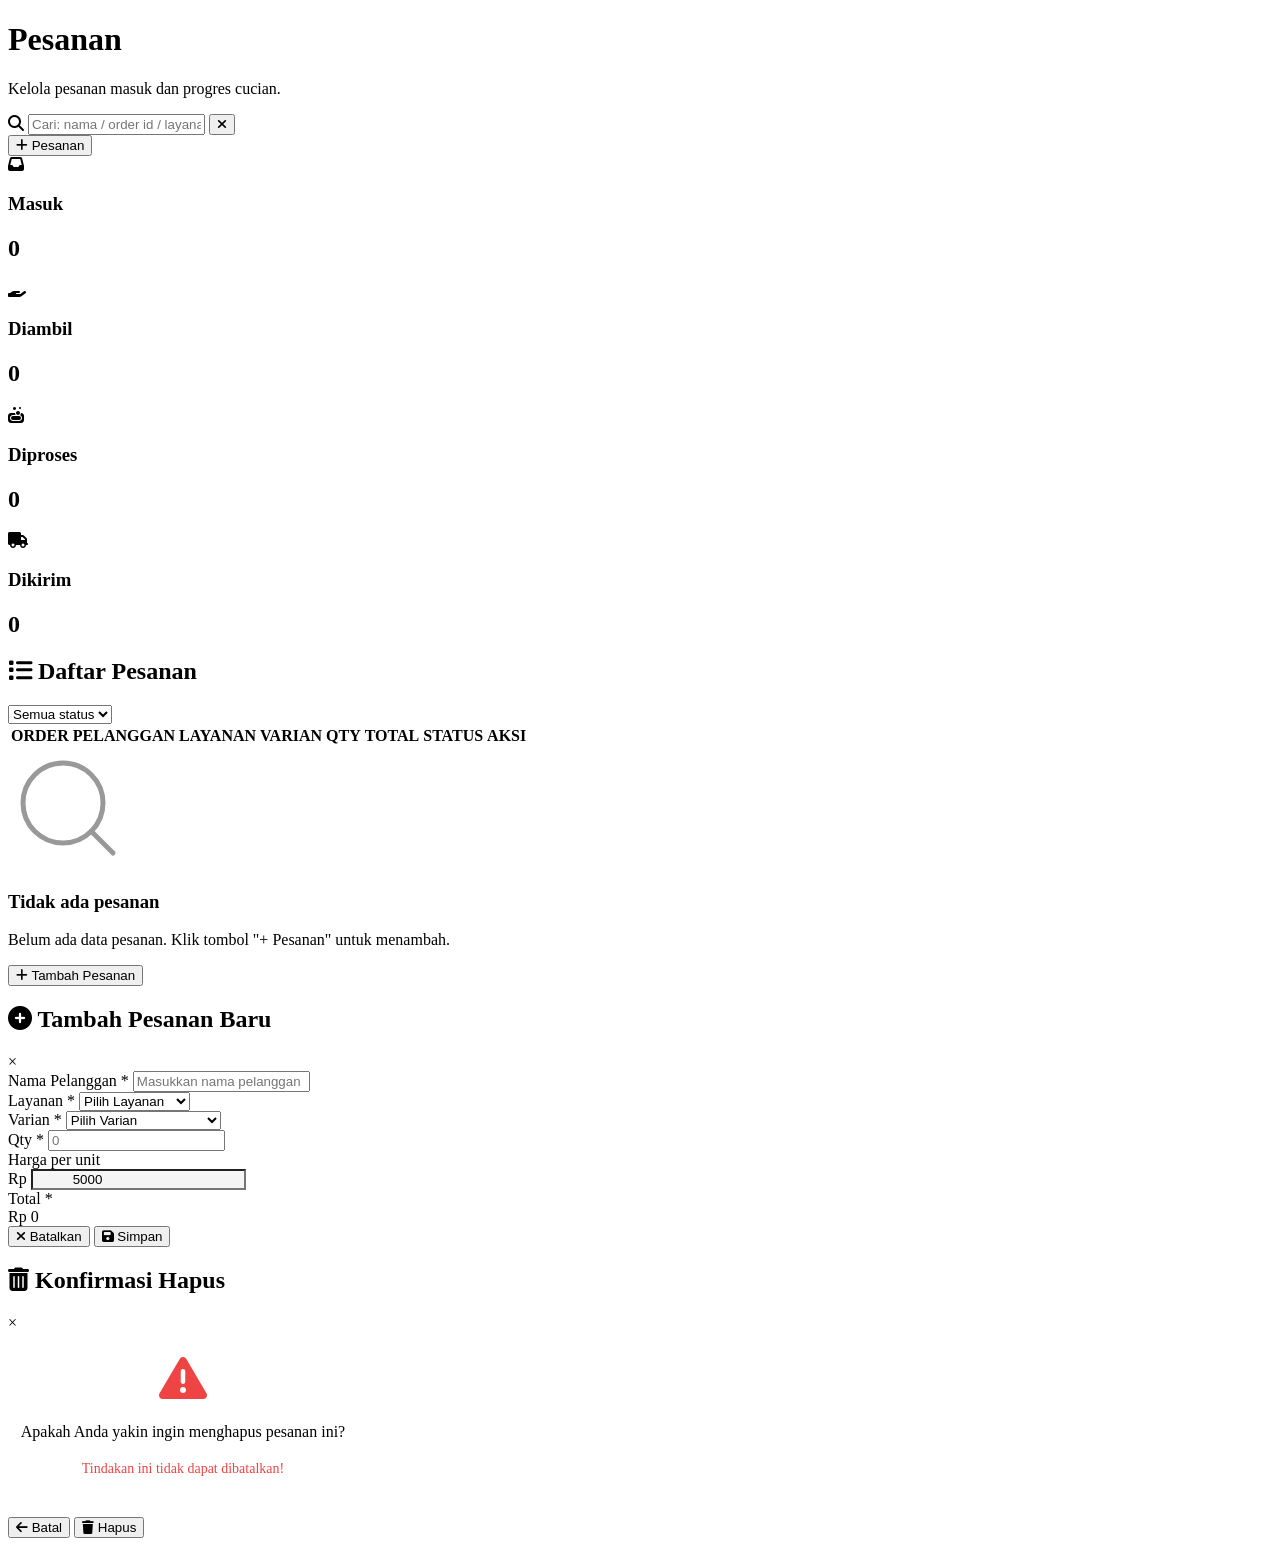
==== Halaman.html @ a86088c6 "Add files via upload" ====
<!DOCTYPE html>
<html lang="id">
<head>
    <meta charset="UTF-8">
    <meta name="viewport" content="width=device-width, initial-scale=1.0">
    <title>Dashboard Laundry</title>
    <link rel="stylesheet" href="style.css">
    <link rel="stylesheet" href="https://cdnjs.cloudflare.com/ajax/libs/font-awesome/6.4.0/css/all.min.css">
</head>
<body>

<div class="container">

    <div class="header">
        <div>
            <h1>Pesanan</h1>
            <p>Kelola pesanan masuk dan progres cucian.</p>
        </div>

        <div class="header-right">
            <div class="search-wrapper">
                <i class="fas fa-search search-icon"></i>
                <input type="text" id="searchInput" placeholder="Cari: nama / order id / layanan...">
                <button class="btn btn-clear" id="clearSearch" title="Hapus pencarian">
                    <i class="fas fa-times"></i>
                </button>
            </div>
            <button class="btn btn-primary" onclick="openModal()">
                <i class="fas fa-plus"></i> Pesanan
            </button>
        </div>
    </div>

    <div class="cards">
        <div class="card">
            <div class="card-icon masuk">
                <i class="fas fa-inbox"></i>
            </div>
            <div class="card-content">
                <h3>Masuk</h3>
                <h2 id="countMasuk">0</h2>
            </div>
        </div>
        <div class="card">
            <div class="card-icon diambil">
                <i class="fas fa-hand-holding"></i>
            </div>
            <div class="card-content">
                <h3>Diambil</h3>
                <h2 id="countDiambil">0</h2>
            </div>
        </div>
        <div class="card">
            <div class="card-icon diproses">
                <i class="fas fa-soap"></i>
            </div>
            <div class="card-content">
                <h3>Diproses</h3>
                <h2 id="countDiproses">0</h2>
            </div>
        </div>
        <div class="card">
            <div class="card-icon dikirim">
                <i class="fas fa-truck"></i>
            </div>
            <div class="card-content">
                <h3>Dikirim</h3>
                <h2 id="countDikirim">0</h2>
            </div>
        </div>
    </div>

    <div class="table-container">
        <div class="table-header">
            <h2><i class="fas fa-list"></i> Daftar Pesanan</h2>
            <select id="filterStatus">
                <option value="Semua">Semua status</option>
                <option value="Masuk">Masuk</option>
                <option value="Diambil">Diambil</option>
                <option value="Dicuci">Dicuci</option>
                <option value="Disetrika">Disetrika</option>
                <option value="Dikirim">Dikirim</option>
            </select>
        </div>

        <div class="table-responsive">
            <table>
                <thead>
                    <tr>
                        <th>ORDER</th>
                        <th>PELANGGAN</th>
                        <th>LAYANAN</th>
                        <th>VARIAN</th>
                        <th>QTY</th>
                        <th>TOTAL</th>
                        <th>STATUS</th>
                        <th>AKSI</th>
                    </tr>
                </thead>
                <tbody id="orderTable"></tbody>
            </table>
        </div>
        
        <!-- Empty State -->
        <div class="empty-state" id="emptyState">
            <img src="data:image/svg+xml,%3Csvg xmlns='http://www.w3.org/2000/svg' width='120' height='120' viewBox='0 0 24 24' fill='none' stroke='%23999' stroke-width='1' stroke-linecap='round' stroke-linejoin='round'%3E%3Ccircle cx='11' cy='11' r='8'%3E%3C/circle%3E%3Cline x1='21' y1='21' x2='16.65' y2='16.65'%3E%3C/line%3E%3C/svg%3E" alt="No data">
            <h3 id="emptyTitle">Tidak ada pesanan</h3>
            <p id="emptyMessage">Belum ada data pesanan. Klik tombol "+ Pesanan" untuk menambah.</p>
            <button class="btn btn-primary" onclick="openModal()">
                <i class="fas fa-plus"></i> Tambah Pesanan
            </button>
        </div>
    </div>

</div>

<!-- MODAL CRUD -->
<div class="modal" id="orderModal">
    <div class="modal-content">
        <div class="modal-header">
            <h2 id="modalTitle"><i class="fas fa-plus-circle"></i> Tambah Pesanan Baru</h2>
            <span class="close" onclick="closeModal()">×</span>
        </div>

        <form id="orderForm">
            <input type="hidden" id="editIndex">

            <div class="form-group">
                <label>Nama Pelanggan <span class="required">*</span></label>
                <input type="text" id="pelanggan" placeholder="Masukkan nama pelanggan" required>
                <small class="error-message" id="errorPelanggan"></small>
            </div>

            <div class="form-group">
                <label>Layanan <span class="required">*</span></label>
                <select id="layanan" required>
                    <option value="">Pilih Layanan</option>
                    <option value="Cuci Baju">Cuci Baju</option>
                    <option value="Cuci Karpet">Cuci Karpet</option>
                    <option value="Cuci Sepatu">Cuci Sepatu</option>
                    <option value="Laundry Kiloan">Laundry Kiloan</option>
                    <option value="Dry Cleaning">Dry Cleaning</option>
                </select>
                <small class="error-message" id="errorLayanan"></small>
            </div>

            <div class="form-group">
                <label>Varian <span class="required">*</span></label>
                <select id="varian" required>
                    <option value="">Pilih Varian</option>
                    <option value="Reguler">Reguler (3 hari)</option>
                    <option value="Express">Express (1 hari)</option>
                    <option value="Super Express">Super Express (6 jam)</option>
                    <option value="Kilat">Kilat (4 jam)</option>
                </select>
                <small class="error-message" id="errorVarian"></small>
            </div>

            <div class="form-row">
                <div class="form-group" style="flex: 1;">
                    <label>Qty <span class="required">*</span></label>
                    <input type="number" id="qty" placeholder="0" min="1" required>
                    <small class="error-message" id="errorQty"></small>
                </div>

                <div class="form-group" style="flex: 1;">
                    <label>Harga per unit</label>
                    <div class="price-input-wrapper">
                        <span class="price-prefix">Rp</span>
                        <input type="number" id="hargaSatuan" placeholder="0" min="0" value="5000" readonly style="background: #f5f5f5; padding-left: 40px;">
                    </div>
                </div>
            </div>

            <div class="form-group">
                <label>Total <span class="required">*</span></label>
                <div class="total-display" id="totalDisplay">Rp 0</div>
                <input type="hidden" id="total" required>
                <small class="error-message" id="errorTotal"></small>
            </div>

            <div class="modal-footer">
                <button type="button" class="btn btn-secondary" onclick="closeModal()">
                    <i class="fas fa-times"></i> Batalkan
                </button>
                <button type="submit" class="btn btn-primary">
                    <i class="fas fa-save"></i> Simpan
                </button>
            </div>
        </form>
    </div>
</div>

<!-- MODAL KONFIRMASI HAPUS -->
<div class="modal" id="deleteConfirmModal">
    <div class="modal-content" style="max-width: 350px;">
        <div class="modal-header">
            <h2><i class="fas fa-trash-alt"></i> Konfirmasi Hapus</h2>
            <span class="close" onclick="closeDeleteModal()">×</span>
        </div>
        
        <div style="padding: 20px 0; text-align: center;">
            <div style="font-size: 48px; margin-bottom: 15px; color: #ef4444;">
                <i class="fas fa-exclamation-triangle"></i>
            </div>
            <p style="margin-bottom: 20px; font-size: 16px;">Apakah Anda yakin ingin menghapus pesanan ini?</p>
            <p style="color: #ef4444; font-size: 14px; margin-bottom: 20px;">Tindakan ini tidak dapat dibatalkan!</p>
        </div>

        <div class="modal-footer" style="justify-content: center;">
            <button class="btn btn-secondary" onclick="closeDeleteModal()">
                <i class="fas fa-arrow-left"></i> Batal
            </button>
            <button class="btn btn-danger" id="confirmDeleteBtn">
                <i class="fas fa-trash"></i> Hapus
            </button>
        </div>
    </div>
</div>

<script src="script.js"></script>
</body>
</html>
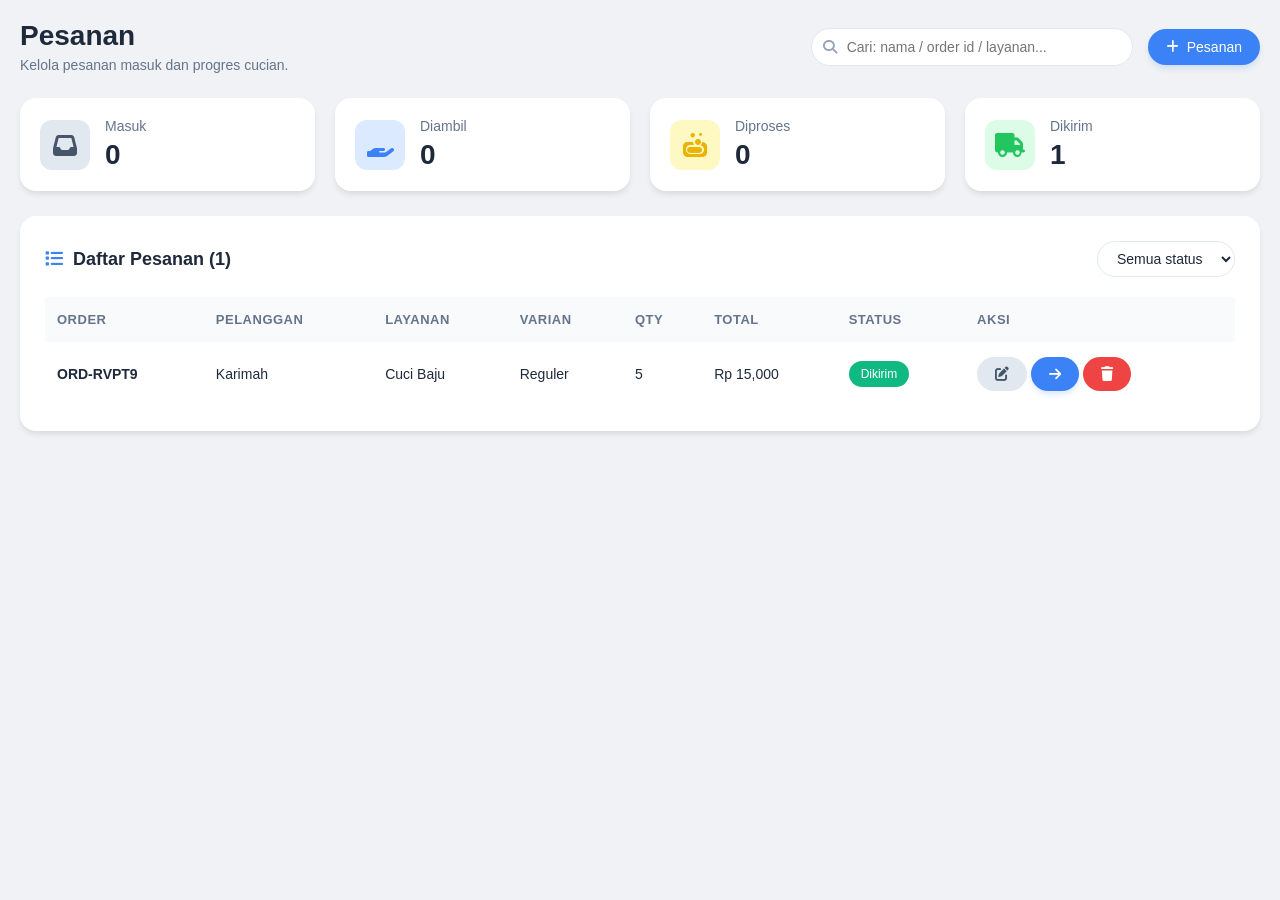
==== commit 283dfa7b: "Update Halaman.html" ====
--- a/Halaman.html
+++ b/Halaman.html
@@ -220,4 +220,4 @@
 
 <script src="script.js"></script>
 </body>
-</html>+</html>
--- a/style.css
+++ b/style.css
@@ -0,0 +1,569 @@
+body {
+    font-family: 'Segoe UI', Tahoma, Geneva, Verdana, sans-serif;
+    background: #f0f2f5;
+    margin: 0;
+    padding: 20px;
+    color: #333;
+}
+
+.container { 
+    max-width: 1300px; 
+    margin: auto; 
+}
+
+.header {
+    display: flex;
+    justify-content: space-between;
+    align-items: center;
+    margin-bottom: 25px;
+    flex-wrap: wrap;
+    gap: 15px;
+}
+
+.header h1 {
+    margin: 0;
+    font-size: 28px;
+    color: #1e293b;
+    display: flex;
+    align-items: center;
+    gap: 10px;
+}
+
+.header h1 i {
+    color: #3b82f6;
+}
+
+.header p {
+    margin: 5px 0 0 0;
+    color: #64748b;
+    font-size: 14px;
+}
+
+.header-right {
+    display: flex;
+    gap: 15px;
+    align-items: center;
+    flex-wrap: wrap;
+}
+
+.search-wrapper {
+    position: relative;
+    display: flex;
+    align-items: center;
+}
+
+.search-icon {
+    position: absolute;
+    left: 12px;
+    color: #94a3b8;
+    font-size: 14px;
+    z-index: 1;
+}
+
+#searchInput {
+    padding: 10px 35px 10px 35px;
+    border-radius: 30px;
+    border: 1px solid #e2e8f0;
+    font-size: 14px;
+    width: 250px;
+    transition: all 0.3s ease;
+    background: white;
+}
+
+#searchInput:focus {
+    outline: none;
+    border-color: #3b82f6;
+    box-shadow: 0 0 0 3px rgba(59, 130, 246, 0.1);
+    width: 280px;
+}
+
+.btn-clear {
+    position: absolute;
+    right: 8px;
+    background: none;
+    border: none;
+    color: #94a3b8;
+    cursor: pointer;
+    padding: 5px;
+    font-size: 12px;
+    display: none;
+}
+
+.btn-clear:hover {
+    color: #ef4444;
+}
+
+#searchInput:not(:placeholder-shown) + .btn-clear {
+    display: block;
+}
+
+.btn {
+    padding: 10px 18px;
+    border-radius: 30px;
+    border: none;
+    cursor: pointer;
+    font-weight: 500;
+    font-size: 14px;
+    transition: all 0.3s ease;
+    display: inline-flex;
+    align-items: center;
+    gap: 8px;
+}
+
+.btn-primary {
+    background: #3b82f6;
+    color: white;
+    box-shadow: 0 4px 6px -1px rgba(59, 130, 246, 0.2);
+}
+
+.btn-primary:hover {
+    background: #2563eb;
+    transform: translateY(-2px);
+    box-shadow: 0 6px 10px -1px rgba(37, 99, 235, 0.3);
+}
+
+.btn-secondary {
+    background: #e2e8f0;
+    color: #475569;
+}
+
+.btn-secondary:hover {
+    background: #cbd5e1;
+}
+
+.btn-danger {
+    background: #ef4444;
+    color: white;
+}
+
+.btn-danger:hover {
+    background: #dc2626;
+}
+
+.btn-danger:hover {
+    background: #b91c1c;
+}
+
+.cards {
+    display: grid;
+    grid-template-columns: repeat(4, 1fr);
+    gap: 20px;
+    margin: 25px 0;
+}
+
+.card {
+    background: white;
+    padding: 20px;
+    border-radius: 16px;
+    box-shadow: 0 4px 6px -1px rgba(0, 0, 0, 0.1);
+    transition: all 0.3s ease;
+    display: flex;
+    align-items: center;
+    gap: 15px;
+}
+
+.card:hover {
+    transform: translateY(-4px);
+    box-shadow: 0 10px 15px -3px rgba(0, 0, 0, 0.1);
+}
+
+.card-icon {
+    width: 50px;
+    height: 50px;
+    border-radius: 12px;
+    display: flex;
+    align-items: center;
+    justify-content: center;
+    font-size: 24px;
+}
+
+.card-icon.masuk {
+    background: #e2e8f0;
+    color: #475569;
+}
+
+.card-icon.diambil {
+    background: #dbeafe;
+    color: #3b82f6;
+}
+
+.card-icon.diproses {
+    background: #fef9c3;
+    color: #eab308;
+}
+
+.card-icon.dikirim {
+    background: #dcfce7;
+    color: #22c55e;
+}
+
+.card-content h3 {
+    margin: 0;
+    color: #64748b;
+    font-size: 14px;
+    font-weight: 500;
+}
+
+.card-content h2 {
+    margin: 5px 0 0 0;
+    color: #1e293b;
+    font-size: 28px;
+    font-weight: 600;
+}
+
+.table-container {
+    background: white;
+    padding: 25px;
+    border-radius: 16px;
+    box-shadow: 0 4px 6px -1px rgba(0, 0, 0, 0.1);
+    margin-top: 25px;
+}
+
+.table-header {
+    display: flex;
+    justify-content: space-between;
+    align-items: center;
+    margin-bottom: 20px;
+    flex-wrap: wrap;
+    gap: 15px;
+}
+
+.table-header h2 {
+    margin: 0;
+    font-size: 18px;
+    color: #1e293b;
+    display: flex;
+    align-items: center;
+    gap: 10px;
+}
+
+.table-header h2 i {
+    color: #3b82f6;
+}
+
+.table-header select {
+    padding: 8px 15px;
+    border-radius: 30px;
+    border: 1px solid #e2e8f0;
+    background: white;
+    font-size: 14px;
+    color: #1e293b;
+    cursor: pointer;
+    transition: all 0.3s ease;
+}
+
+.table-header select:focus {
+    outline: none;
+    border-color: #3b82f6;
+    box-shadow: 0 0 0 3px rgba(59, 130, 246, 0.1);
+}
+
+.table-responsive {
+    overflow-x: auto;
+}
+
+table {
+    width: 100%;
+    border-collapse: collapse;
+}
+
+th {
+    text-align: left;
+    padding: 15px 12px;
+    background: #f8fafc;
+    color: #64748b;
+    font-weight: 600;
+    font-size: 13px;
+    text-transform: uppercase;
+    letter-spacing: 0.5px;
+}
+
+td {
+    padding: 15px 12px;
+    border-bottom: 1px solid #e2e8f0;
+    color: #1e293b;
+    font-size: 14px;
+}
+
+tr:hover {
+    background: #f8fafc;
+}
+
+tr:last-child td {
+    border-bottom: none;
+}
+
+.badge {
+    padding: 6px 12px;
+    border-radius: 30px;
+    font-size: 12px;
+    font-weight: 500;
+    color: white;
+    display: inline-block;
+}
+
+.Masuk { background: #6b7280; }
+.Diambil { background: #3b82f6; }
+.Dicuci { background: #f59e0b; }
+.Disetrika { background: #8b5cf6; }
+.Dikirim { background: #10b981; }
+
+/* Empty State */
+.empty-state {
+    text-align: center;
+    padding: 50px 20px;
+    color: #94a3b8;
+}
+
+.empty-state img {
+    width: 120px;
+    height: 120px;
+    margin-bottom: 20px;
+    opacity: 0.5;
+}
+
+.empty-state h3 {
+    margin: 0 0 10px 0;
+    color: #1e293b;
+    font-size: 18px;
+}
+
+.empty-state p {
+    margin: 0 0 20px 0;
+    color: #64748b;
+}
+
+/* MODAL */
+.modal {
+    display: none;
+    position: fixed;
+    inset: 0;
+    background: rgba(0,0,0,0.5);
+    justify-content: center;
+    align-items: center;
+    backdrop-filter: blur(3px);
+    z-index: 1000;
+}
+
+.modal-content {
+    background: white;
+    width: 500px;
+    max-width: 90%;
+    border-radius: 20px;
+    padding: 25px;
+    animation: modalFadeIn 0.3s ease;
+    box-shadow: 0 20px 25px -5px rgba(0,0,0,0.2);
+}
+
+#deleteConfirmModal .modal-content {
+    width: 350px;
+}
+
+@keyframes modalFadeIn {
+    from { 
+        transform: scale(0.9) translateY(-20px); 
+        opacity: 0; 
+    }
+    to { 
+        transform: scale(1) translateY(0); 
+        opacity: 1; 
+    }
+}
+
+.modal-header {
+    display: flex;
+    justify-content: space-between;
+    align-items: center;
+    margin-bottom: 25px;
+    padding-bottom: 15px;
+    border-bottom: 1px solid #e2e8f0;
+}
+
+.modal-header h2 {
+    margin: 0;
+    font-size: 20px;
+    color: #1e293b;
+    display: flex;
+    align-items: center;
+    gap: 10px;
+}
+
+.modal-header h2 i {
+    color: #3b82f6;
+}
+
+.close {
+    cursor: pointer;
+    font-size: 24px;
+    color: #94a3b8;
+    transition: color 0.2s;
+}
+
+.close:hover {
+    color: #ef4444;
+}
+
+.form-group {
+    margin-bottom: 20px;
+    display: flex;
+    flex-direction: column;
+}
+
+.form-row {
+    display: flex;
+    gap: 20px;
+    margin-bottom: 20px;
+}
+
+.form-group label {
+    margin-bottom: 8px;
+    font-size: 13px;
+    font-weight: 600;
+    color: #475569;
+}
+
+.required {
+    color: #ef4444;
+    margin-left: 2px;
+}
+
+.form-group input,
+.form-group select {
+    padding: 12px 15px;
+    border: 1px solid #e2e8f0;
+    border-radius: 12px;
+    font-size: 14px;
+    transition: all 0.3s ease;
+    background: white;
+}
+
+.form-group input:focus,
+.form-group select:focus {
+    outline: none;
+    border-color: #3b82f6;
+    box-shadow: 0 0 0 3px rgba(59, 130, 246, 0.1);
+}
+
+.form-group input.error,
+.form-group select.error {
+    border-color: #ef4444;
+}
+
+.form-group input.error:focus,
+.form-group select.error:focus {
+    box-shadow: 0 0 0 3px rgba(239, 68, 68, 0.1);
+}
+
+.error-message {
+    color: #ef4444;
+    font-size: 12px;
+    margin-top: 5px;
+}
+
+.price-input-wrapper {
+    position: relative;
+}
+
+.price-prefix {
+    position: absolute;
+    left: 12px;
+    top: 50%;
+    transform: translateY(-50%);
+    color: #64748b;
+    font-weight: 500;
+    z-index: 1;
+}
+
+.total-display {
+    padding: 15px;
+    background: #f0f9ff;
+    border: 1px solid #bae6fd;
+    border-radius: 12px;
+    font-size: 20px;
+    font-weight: 600;
+    color: #0369a1;
+    text-align: right;
+}
+
+.modal-footer {
+    display: flex;
+    justify-content: flex-end;
+    gap: 12px;
+    margin-top: 25px;
+    padding-top: 20px;
+    border-top: 1px solid #e2e8f0;
+}
+
+.modal-footer .btn {
+    padding: 12px 24px;
+}
+
+/* Toast notification */
+.toast {
+    position: fixed;
+    bottom: 20px;
+    right: 20px;
+    background: #10b981;
+    color: white;
+    padding: 15px 25px;
+    border-radius: 12px;
+    box-shadow: 0 10px 15px -3px rgba(0,0,0,0.2);
+    animation: slideIn 0.3s ease;
+    z-index: 1001;
+    display: flex;
+    align-items: center;
+    gap: 10px;
+}
+
+.toast.error {
+    background: #ef4444;
+}
+
+.toast i {
+    font-size: 20px;
+}
+
+@keyframes slideIn {
+    from {
+        transform: translateX(100%);
+        opacity: 0;
+    }
+    to {
+        transform: translateX(0);
+        opacity: 1;
+    }
+}
+
+/* Responsive */
+@media (max-width: 768px) {
+    .cards {
+        grid-template-columns: repeat(2, 1fr);
+    }
+    
+    .header {
+        flex-direction: column;
+        align-items: stretch;
+    }
+    
+    .header-right {
+        flex-direction: column;
+    }
+    
+    .search-wrapper {
+        width: 100%;
+    }
+    
+    #searchInput {
+        width: 100%;
+    }
+    
+    #searchInput:focus {
+        width: 100%;
+    }
+}
+
+@media (max-width: 480px) {
+    .cards {
+        grid-template-columns: 1fr;
+    }
+}
